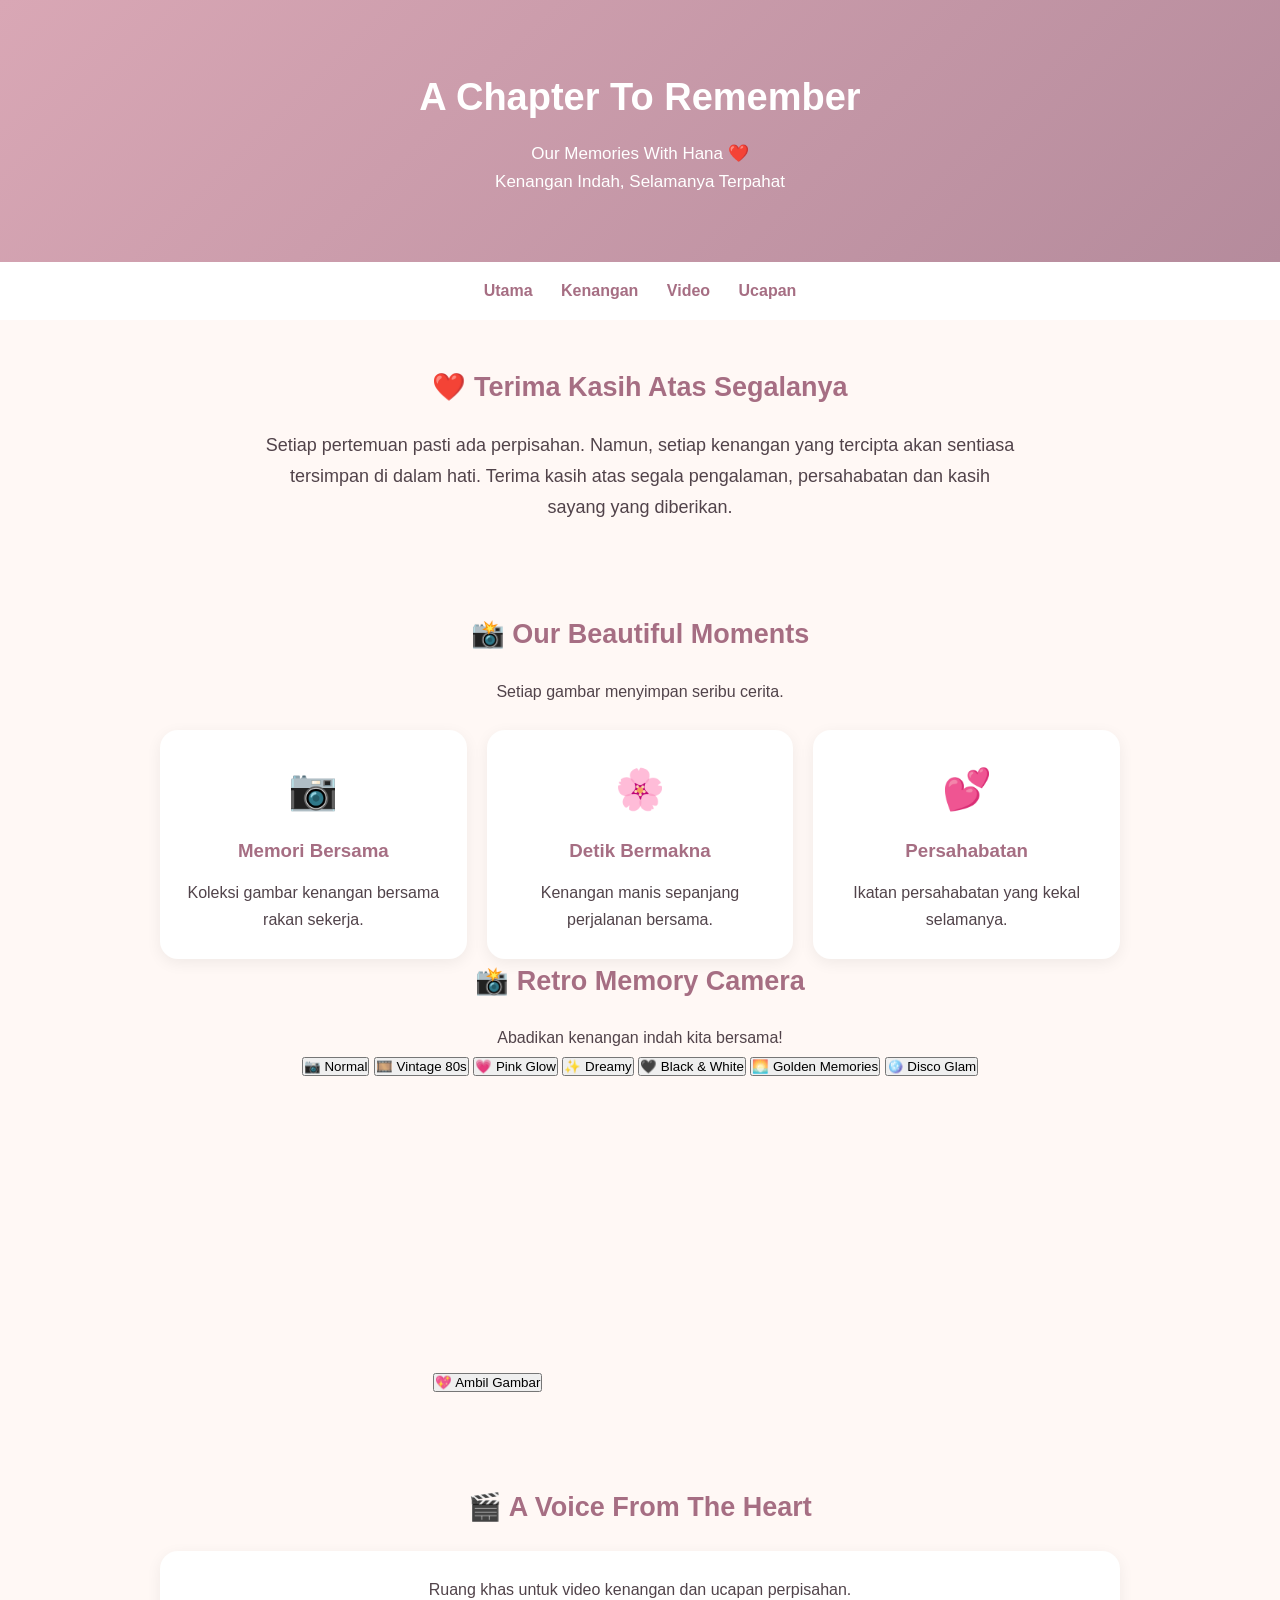
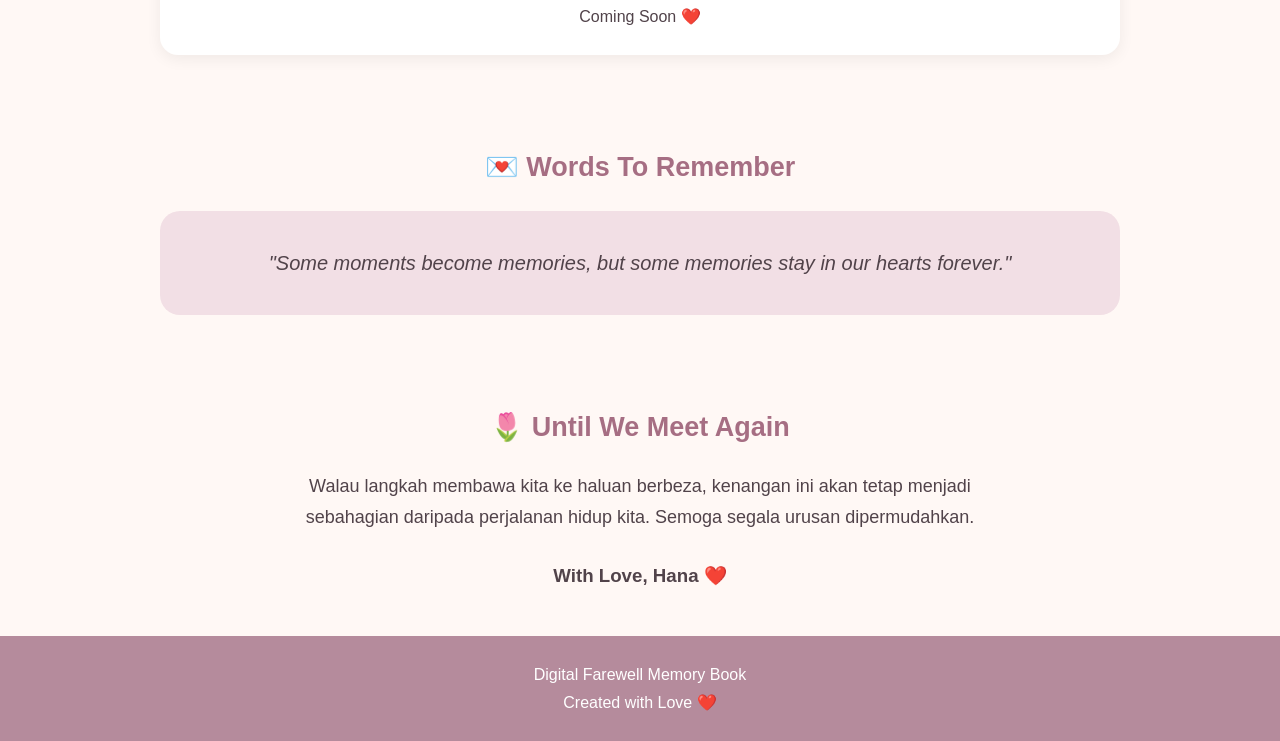
==== kenangan.html @ fc498ea4 "Update kenangan.html" ====
<!DOCTYPE html>
<html lang="ms">
<head>
<meta charset="UTF-8">
<meta name="viewport" content="width=device-width, initial-scale=1.0">
<title>Digital Farewell - Kenangan Hana</title>

<style>
* {
    box-sizing: border-box;
    margin: 0;
    padding: 0;
}

body {
    font-family: 'Segoe UI', sans-serif;
    background: #fff8f5;
    color: #51434a;
    line-height: 1.7;
}

header {
    background: linear-gradient(135deg, #d9a7b5, #b58b9c);
    color: white;
    text-align: center;
    padding: 65px 20px;
}

header h1 {
    font-size: 38px;
    margin-bottom: 10px;
}

header p {
    font-size: 17px;
}

nav {
    background: white;
    padding: 15px;
    text-align: center;
    position: sticky;
    top: 0;
}

nav a {
    color: #a66e83;
    text-decoration: none;
    margin: 0 12px;
    font-weight: bold;
}

section {
    padding: 45px 20px;
    max-width: 1000px;
    margin: auto;
    text-align: center;
}

h2 {
    color: #a66e83;
    margin-bottom: 20px;
    font-size: 27px;
}

.intro {
    font-size: 18px;
    max-width: 750px;
    margin: auto;
}

.cards {
    display: grid;
    grid-template-columns: repeat(auto-fit, minmax(220px, 1fr));
    gap: 20px;
    margin-top: 25px;
}

.card {
    background: white;
    padding: 25px;
    border-radius: 18px;
    box-shadow: 0 4px 15px #00000010;
}

.card .icon {
    font-size: 40px;
}

.card h3 {
    color: #a66e83;
    margin: 12px 0;
}

.quote {
    background: #f2dfe5;
    padding: 35px 20px;
    border-radius: 20px;
    font-style: italic;
    font-size: 20px;
}

footer {
    background: #b58b9c;
    color: white;
    text-align: center;
    padding: 25px;
}

@media(max-width: 600px) {
    header h1 {
        font-size: 29px;
    }

    nav a {
        display: inline-block;
        margin: 5px;
    }
}/* PINK PRINCESS BEAUTY CAMERA */
#beautyCanvas {
    display: none;
    width: 100%;
    height: auto;
    border-radius: 18px;
}
</style>
</head>

<body>

<header>
    <h1>A Chapter To Remember</h1>
    <p>Our Memories With Hana ❤️</p>
    <p>Kenangan Indah, Selamanya Terpahat</p>
</header>

<nav>
    <a href="index.html">Utama</a>
    <a href="#kenangan">Kenangan</a>
    <a href="#video">Video</a>
    <a href="#ucapan">Ucapan</a>
</nav>

<section>
    <h2>❤️ Terima Kasih Atas Segalanya</h2>
    <p class="intro">
        Setiap pertemuan pasti ada perpisahan.
        Namun, setiap kenangan yang tercipta
        akan sentiasa tersimpan di dalam hati.
        Terima kasih atas segala pengalaman,
        persahabatan dan kasih sayang yang diberikan.
    </p>
</section>

<section id="kenangan">
    <h2>📸 Our Beautiful Moments</h2>
    <p>Setiap gambar menyimpan seribu cerita.</p>

    <div class="cards">
        <div class="card">
            <div class="icon">📷</div>
            <h3>Memori Bersama</h3>
            <p>Koleksi gambar kenangan bersama rakan sekerja.</p>
        </div>

        <div class="card">
            <div class="icon">🌸</div>
            <h3>Detik Bermakna</h3>
            <p>Kenangan manis sepanjang perjalanan bersama.</p>
        </div>

        <div class="card">
            <div class="icon">💕</div>
            <h3>Persahabatan</h3>
            <p>Ikatan persahabatan yang kekal selamanya.</p>
        </div>
    </div> 
    <!-- RETRO CAMERA -->
<div class="camera-area">
    <h2>📸 Retro Memory Camera</h2>
    <p>Abadikan kenangan indah kita bersama!</p>

   <div class="camera-options">
    <button onclick="startCamera('normal')">📷 Normal</button>
    <button onclick="startCamera('vintage')">🎞️ Vintage 80s</button>
    <button onclick="startCamera('pink')">💗 Pink Glow</button>
    <button onclick="startCamera('dreamy')">✨ Dreamy</button>
    <button onclick="startCamera('bw')">🖤 Black & White</button>
    <button onclick="startCamera('golden')">🌅 Golden Memories</button>
    <button onclick="startCamera('disco')">🪩 Disco Glam</button>
</div>

    <div class="camera-preview">
        <video id="cameraVideo" autoplay playsinline></video>
        <canvas id="beautyCanvas"></canvas>
    </div>

    <button id="captureBtn" onclick="capturePhoto()">
        💖 Ambil Gambar
    </button>

    <canvas id="photoCanvas"></canvas>
</div>
</section>

<section id="video">
    <h2>🎬 A Voice From The Heart</h2>
    <div class="card">
        <p>Ruang khas untuk video kenangan dan ucapan perpisahan.</p>
        <p>Coming Soon ❤️</p>
    </div>
</section>

<section id="ucapan">
    <h2>💌 Words To Remember</h2>
    <div class="quote">
        "Some moments become memories,
        but some memories stay in our hearts forever."
    </div>
</section>

<section>
    <h2>🌷 Until We Meet Again</h2>
    <p class="intro">
        Walau langkah membawa kita ke haluan berbeza,
        kenangan ini akan tetap menjadi sebahagian
        daripada perjalanan hidup kita.
        Semoga segala urusan dipermudahkan.
    </p>
    <br>
    <h3>With Love, Hana ❤️</h3>
</section>

<footer>
    <p>Digital Farewell Memory Book</p>
    <p>Created with Love ❤️</p>
</footer>
<script>
let cameraStream = null;
let cameraMode = "normal";

async function startCamera(mode) {
    cameraMode = mode;

    const video = document.getElementById("cameraVideo");

    try {
        if (cameraStream) {
            cameraStream.getTracks().forEach(track => track.stop());
        }

        cameraStream = await navigator.mediaDevices.getUserMedia({
            video: { facingMode: "user" },
            audio: false
        });

        video.srcObject = cameraStream;

        const filters = {
    normal: "none",

    vintage: "sepia(0.75) contrast(1.25) saturate(1.5) brightness(1.05)",

    pink: "sepia(0.2) hue-rotate(305deg) saturate(1.8) brightness(1.12) contrast(1.05)",

    dreamy: "brightness(1.2) saturate(1.35) contrast(0.85)",

    bw: "grayscale(1) contrast(1.3)",

    golden: "sepia(0.6) saturate(1.7) brightness(1.15) contrast(1.1)",

    disco: "saturate(2.2) contrast(1.3) hue-rotate(35deg) brightness(1.1)"
};
video.style.filter = filters[mode] || "none";

    } catch (error) {
        alert("Kamera tidak dapat dibuka. Sila benarkan akses kamera pada browser.");
        console.error(error);
    }
}

function capturePhoto() {
    const video = document.getElementById("cameraVideo");
    const canvas = document.getElementById("photoCanvas");
    const context = canvas.getContext("2d");

    if (!video.videoWidth) {
        alert("Sila buka kamera dahulu.");
        return;
    }

    canvas.width = video.videoWidth;
    canvas.height = video.videoHeight;

    const filters = {
    normal: "none",
    vintage: "sepia(0.75) contrast(1.25) saturate(1.5) brightness(1.05)",
    pink: "sepia(0.2) hue-rotate(305deg) saturate(1.8) brightness(1.12) contrast(1.05)",
    dreamy: "brightness(1.2) saturate(1.35) contrast(0.85)",
    bw: "grayscale(1) contrast(1.3)",
    golden: "sepia(0.6) saturate(1.7) brightness(1.15) contrast(1.1)",
    disco: "saturate(2.2) contrast(1.3) hue-rotate(35deg) brightness(1.1)"
};

context.filter = filters[cameraMode] || "none";

    context.drawImage(video, 0, 0, canvas.width, canvas.height);

    canvas.style.display = "block";

    alert("Gambar berjaya diambil! 💖");
}
</script>
</body>
</html>
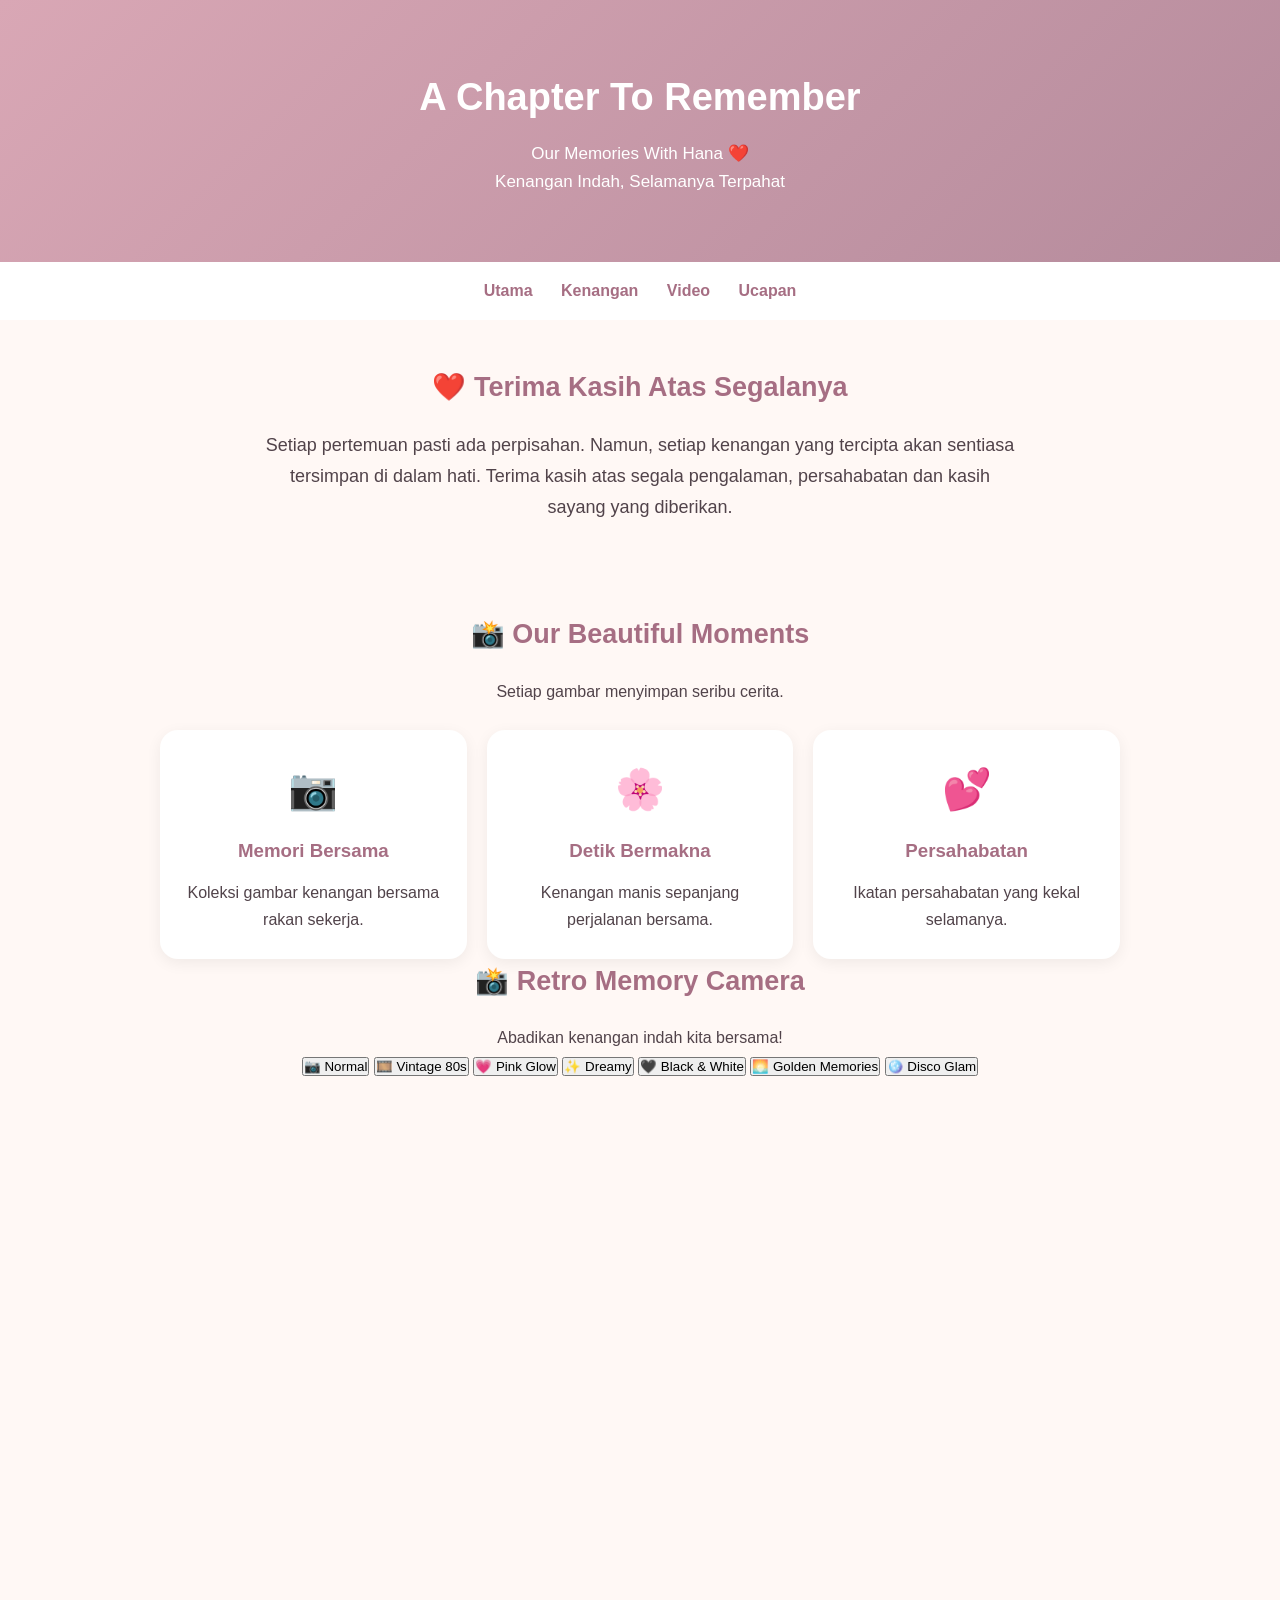
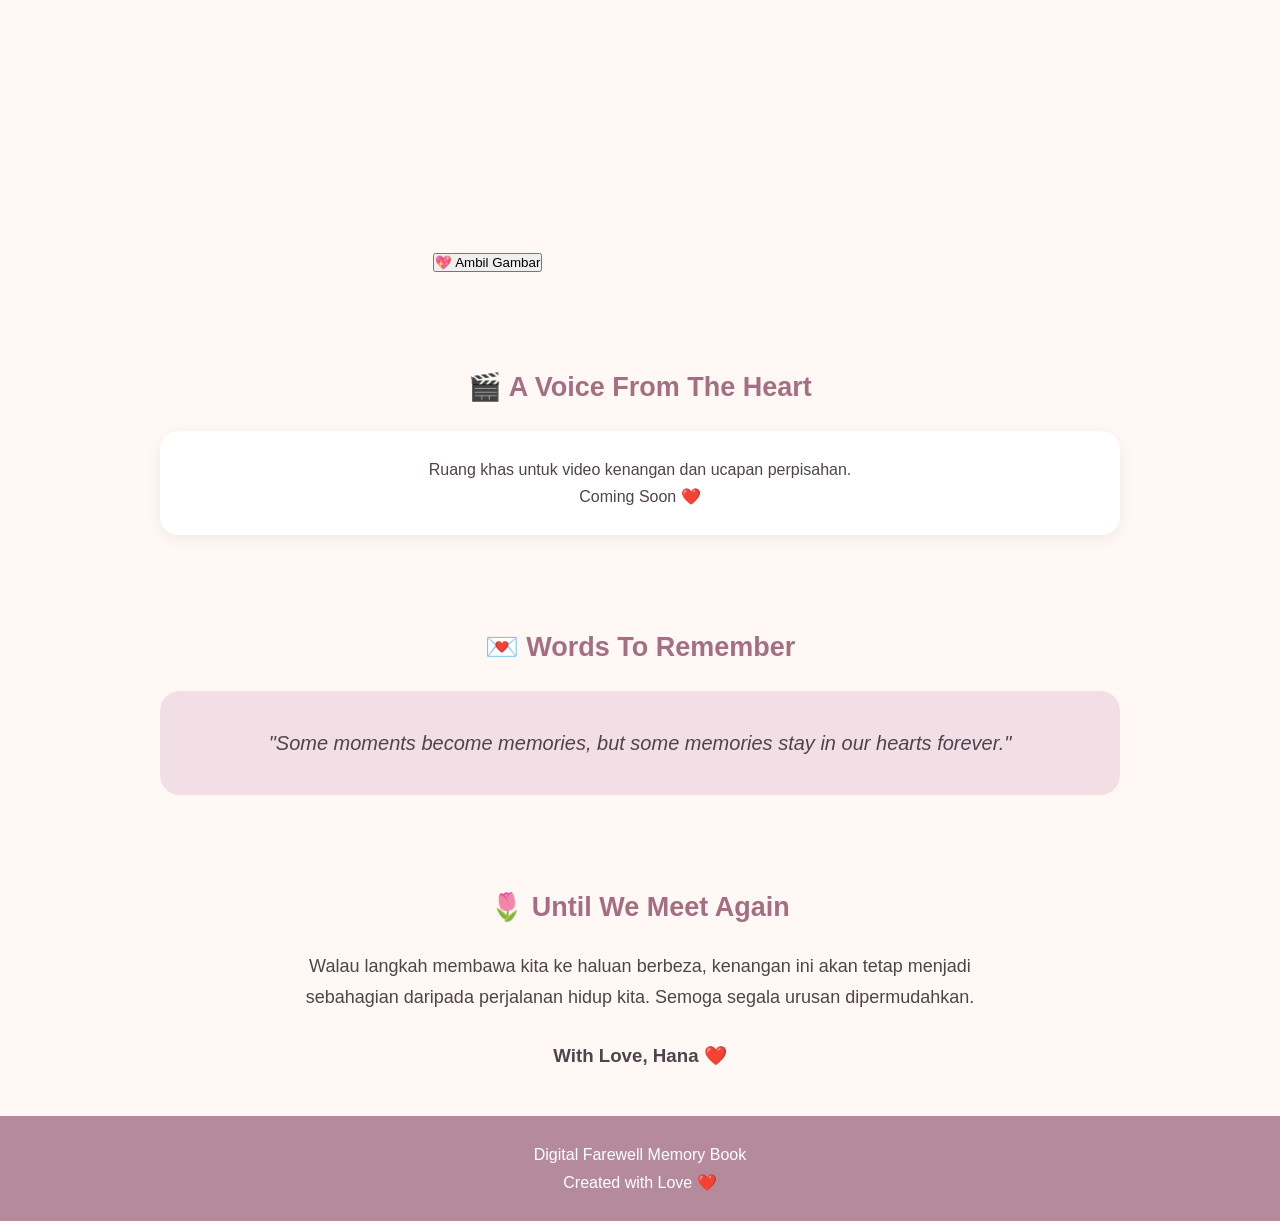
==== commit 26f6ec4f: "Update kenangan.html" ====
--- a/kenangan.html
+++ b/kenangan.html
@@ -119,7 +119,7 @@
     }
 }/* PINK PRINCESS BEAUTY CAMERA */
 #beautyCanvas {
-    display: none;
+    display: block;
     width: 100%;
     height: auto;
     border-radius: 18px;
@@ -262,7 +262,7 @@
 
     vintage: "sepia(0.75) contrast(1.25) saturate(1.5) brightness(1.05)",
 
-    pink: "sepia(0.2) hue-rotate(305deg) saturate(1.8) brightness(1.12) contrast(1.05)",
+    pink: "brightness(1.08) saturate(1.12) contrast(1.03) sepia(0.08)",
 
     dreamy: "brightness(1.2) saturate(1.35) contrast(0.85)",
 
@@ -311,6 +311,23 @@
 
     alert("Gambar berjaya diambil! 💖");
 }
+    async function processBeautyCamera() {
+    const video = document.getElementById("cameraVideo");
+    const canvas = document.getElementById("beautyCanvas");
+    const context = canvas.getContext("2d");
+
+    if (!faceMesh || !video.videoWidth) return;
+
+    canvas.width = video.videoWidth;
+    canvas.height = video.videoHeight;
+
+    await faceMesh.send({ image: video });
+
+    context.clearRect(0, 0, canvas.width, canvas.height);
+    context.filter = "brightness(1.08) contrast(1.03) saturate(1.08)";
+    context.drawImage(video, 0, 0, canvas.width, canvas.height);
+    context.filter = "none";
+}
 </script>
 </body>
 </html>
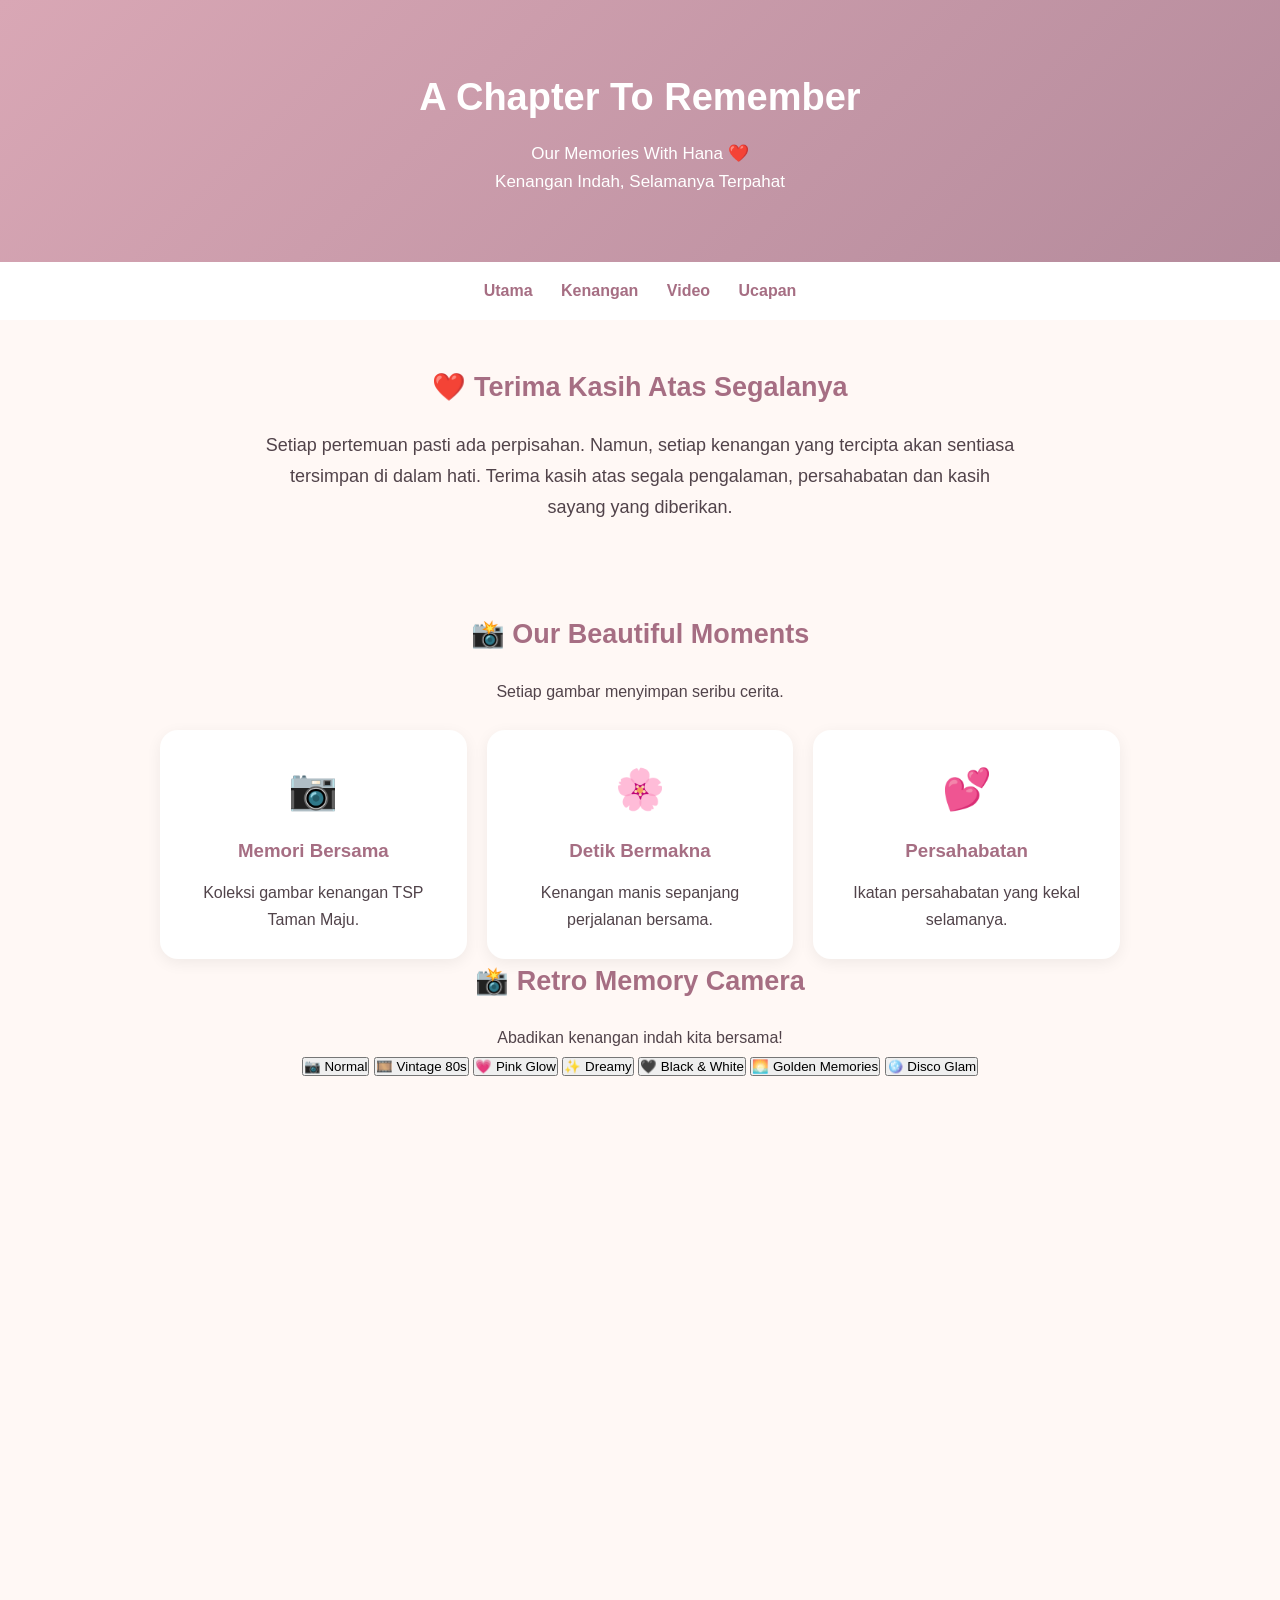
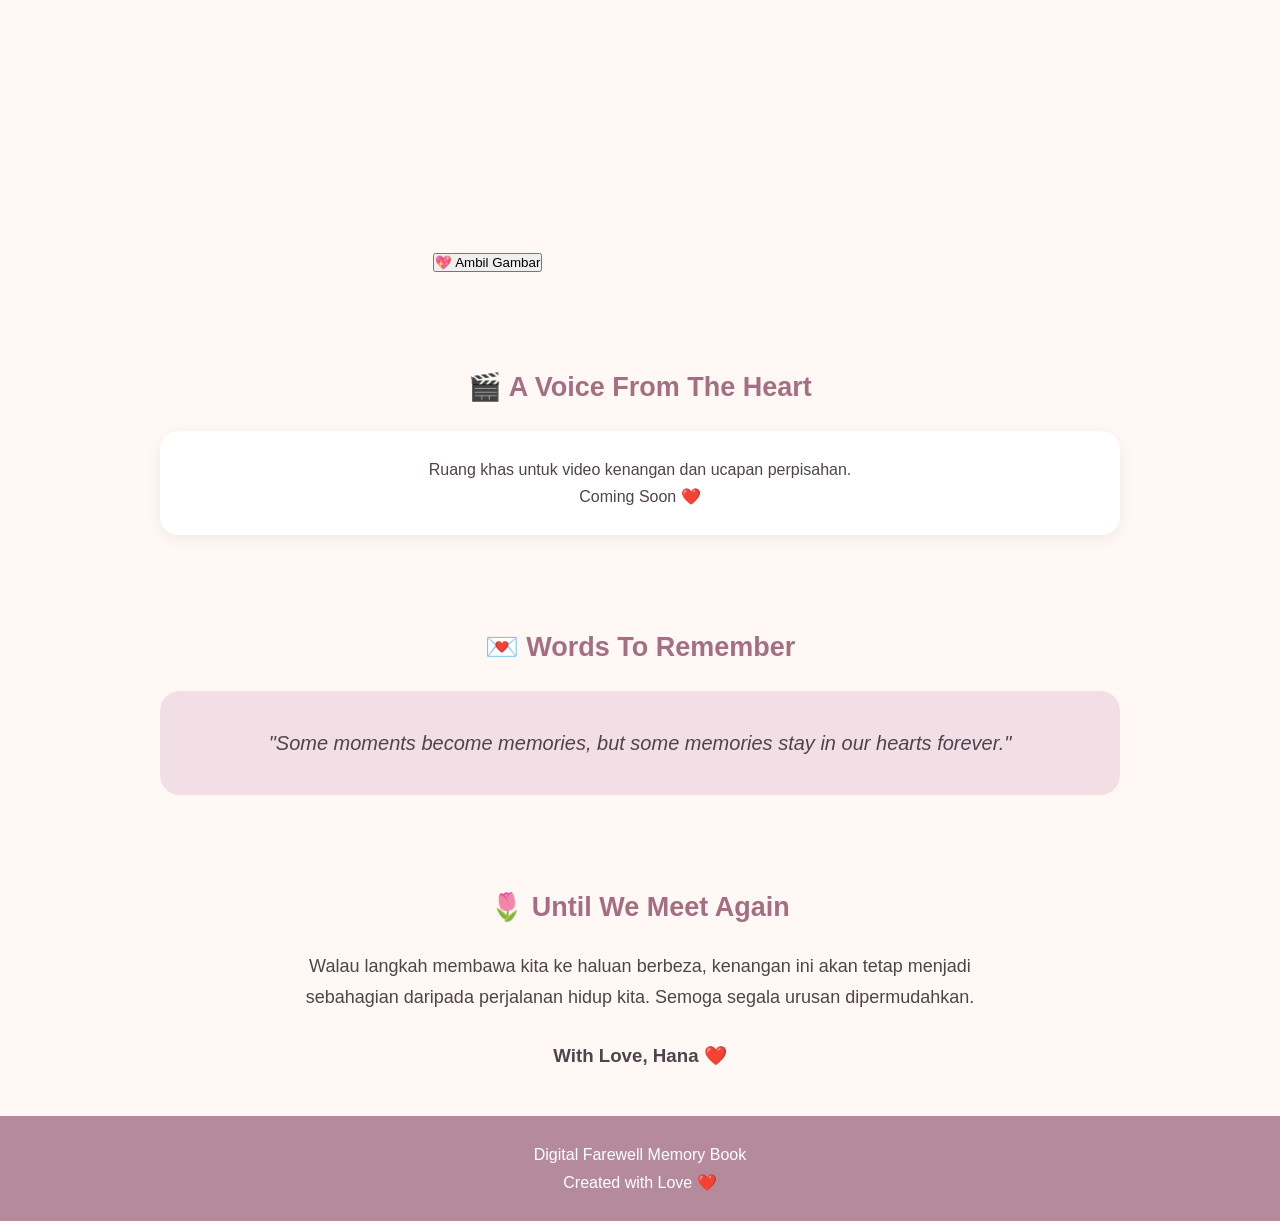
==== commit 854f6194: "Update kenangan.html" ====
--- a/kenangan.html
+++ b/kenangan.html
@@ -161,7 +161,7 @@
         <div class="card">
             <div class="icon">📷</div>
             <h3>Memori Bersama</h3>
-            <p>Koleksi gambar kenangan bersama rakan sekerja.</p>
+            <p>Koleksi gambar kenangan TSP Taman Maju.</p>
         </div>
 
         <div class="card">
@@ -256,7 +256,8 @@
         });
 
         video.srcObject = cameraStream;
-
+await setupFaceMesh();
+        processBeautyCamera();
         const filters = {
     normal: "none",
 
@@ -327,7 +328,8 @@
     context.filter = "brightness(1.08) contrast(1.03) saturate(1.08)";
     context.drawImage(video, 0, 0, canvas.width, canvas.height);
     context.filter = "none";
-}
+requestAnimationFrame(processBeautyCamera);
+    }
 </script>
 </body>
 </html>
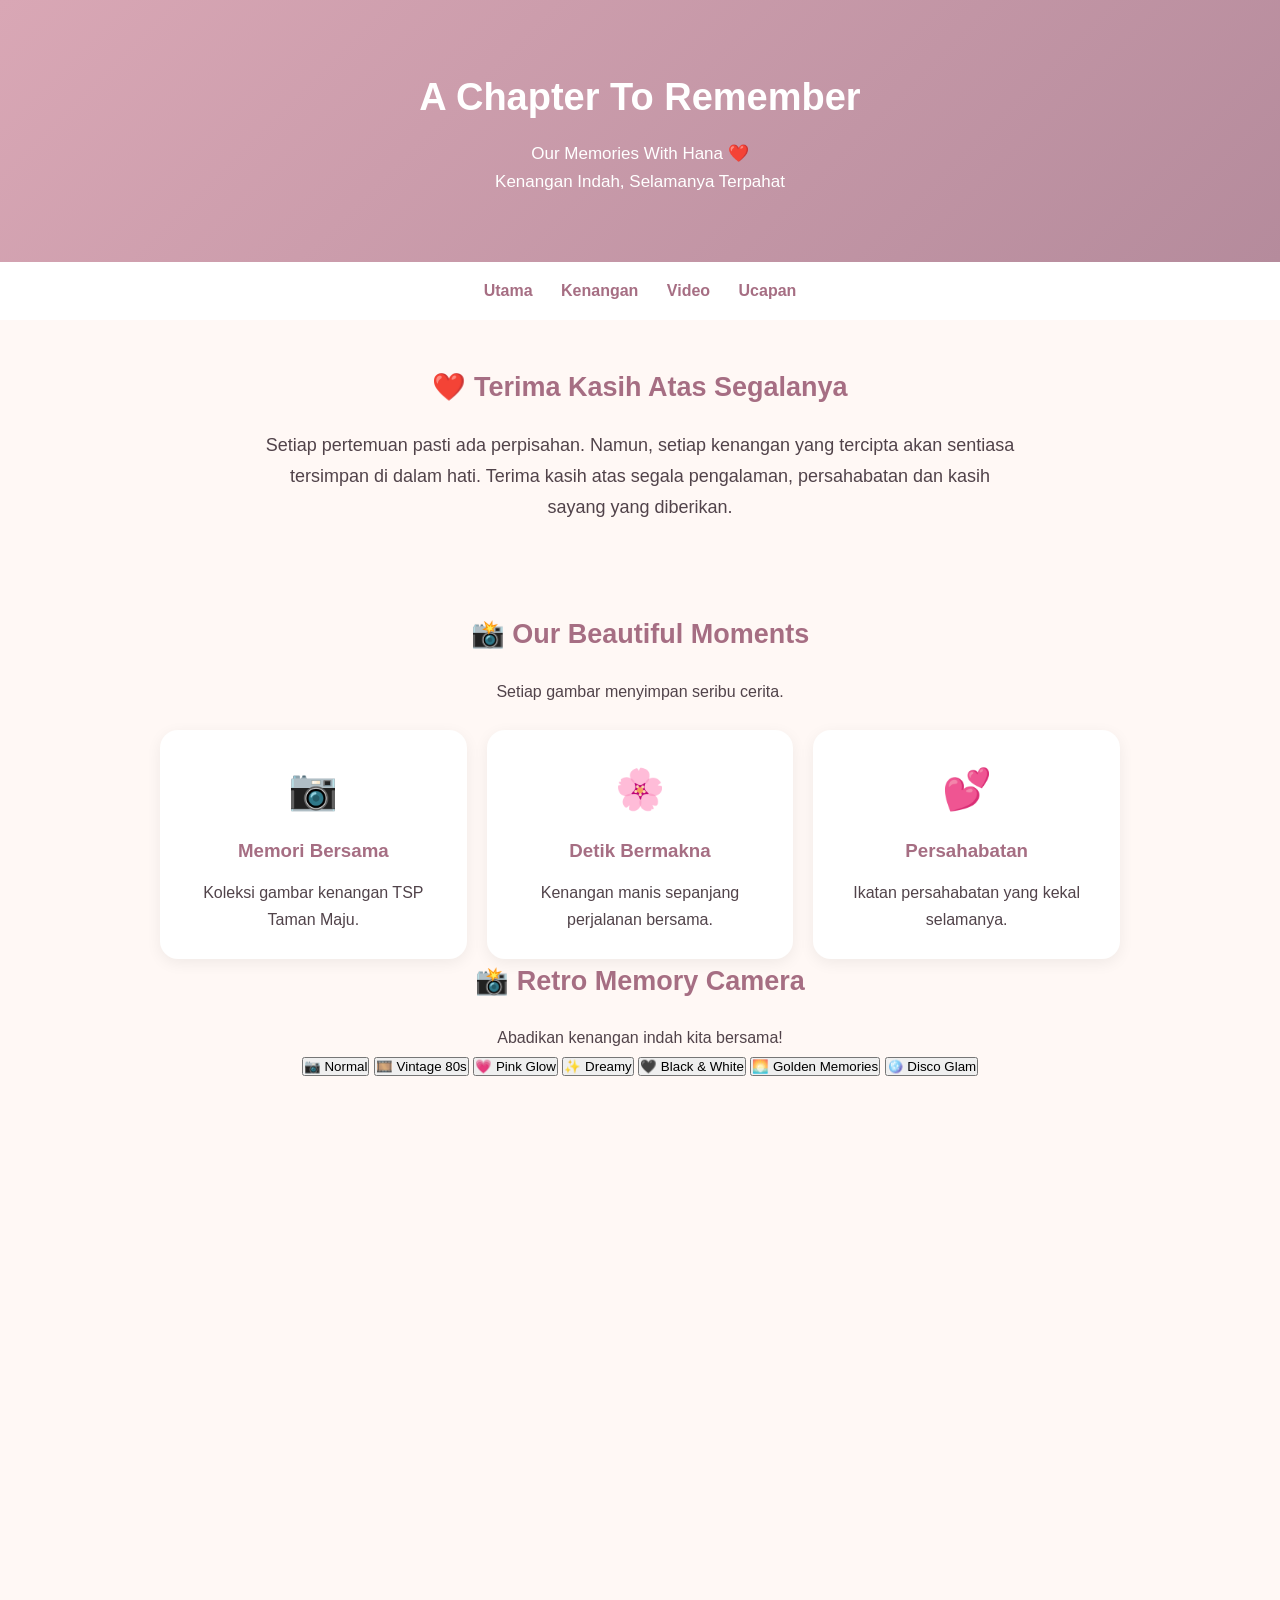
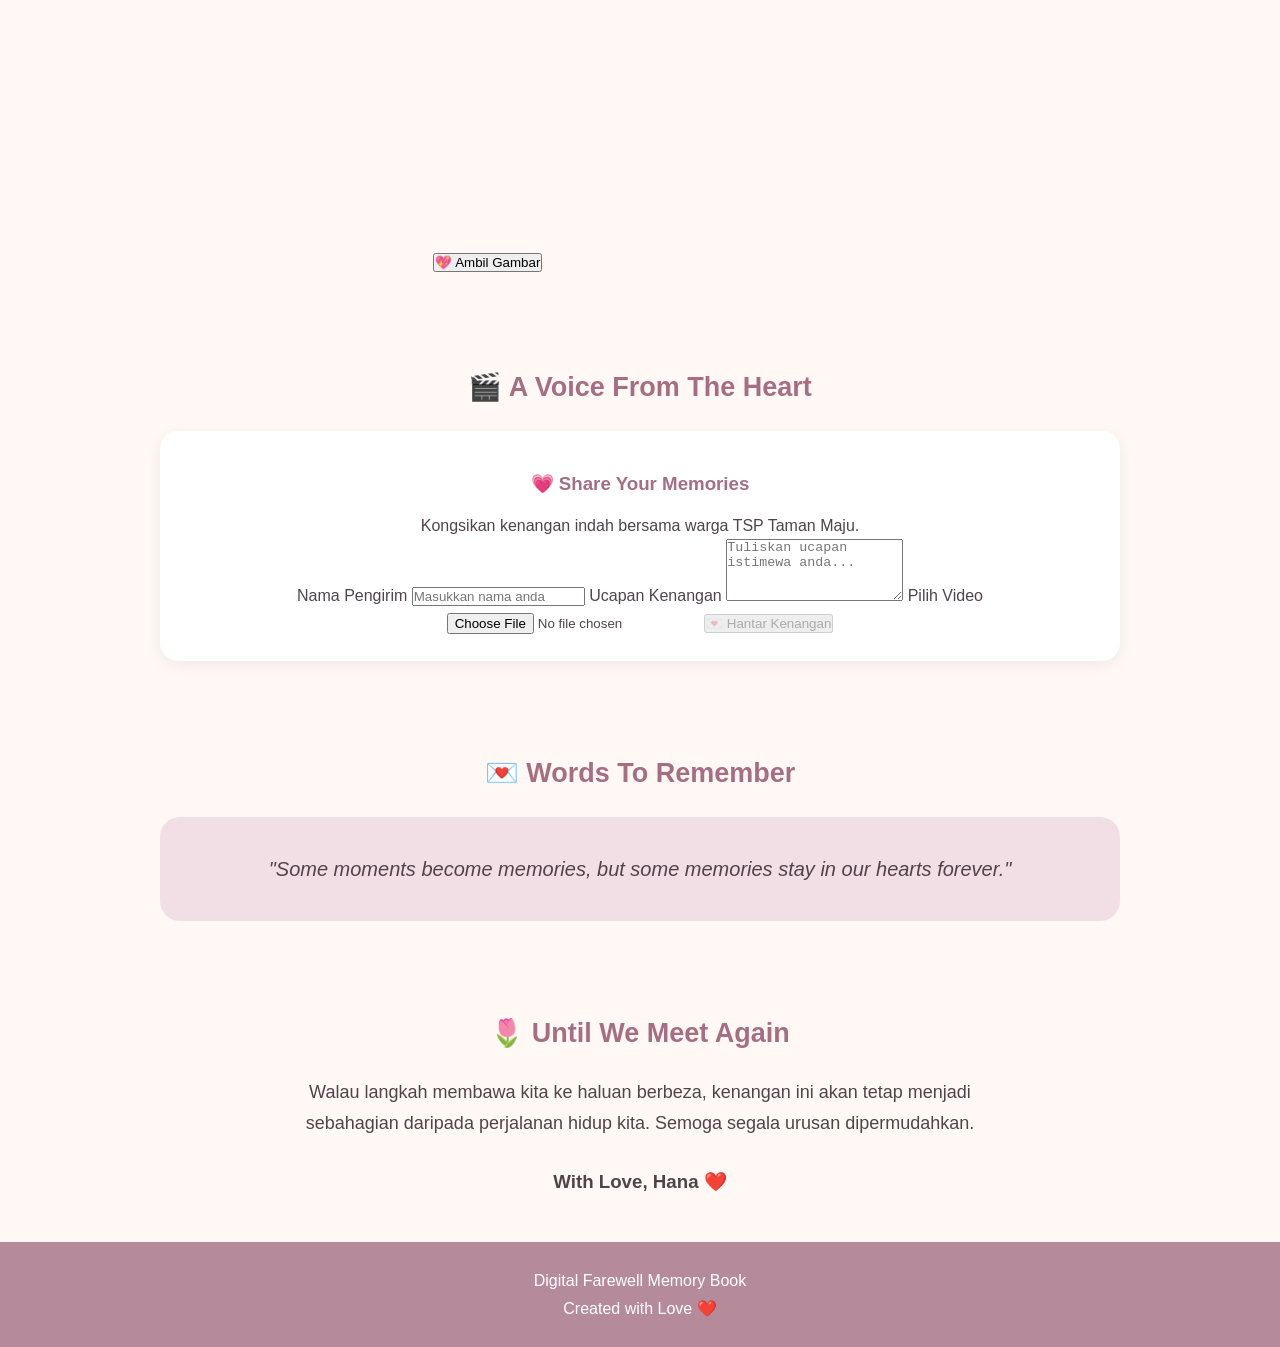
==== commit a5b3f891: "Update kenangan.html" ====
--- a/kenangan.html
+++ b/kenangan.html
@@ -206,10 +206,42 @@
 
 <section id="video">
     <h2>🎬 A Voice From The Heart</h2>
-    <div class="card">
-        <p>Ruang khas untuk video kenangan dan ucapan perpisahan.</p>
-        <p>Coming Soon ❤️</p>
-    </div>
+   
+<div class="card">
+    <h3>💗 Share Your Memories</h3>
+    <p>Kongsikan kenangan indah bersama warga TSP Taman Maju.</p>
+
+    <form id="videoUploadForm">
+        <label for="guestName">Nama Pengirim</label>
+        <input
+            type="text"
+            id="guestName"
+            placeholder="Masukkan nama anda"
+            required
+        >
+
+        <label for="guestMessage">Ucapan Kenangan</label>
+        <textarea
+            id="guestMessage"
+            placeholder="Tuliskan ucapan istimewa anda..."
+            rows="4"
+            required
+        ></textarea>
+
+        <label for="guestVideo">Pilih Video</label>
+        <input
+            type="file"
+            id="guestVideo"
+            accept="video/*"
+            required
+        >
+
+        <button type="button" disabled>
+            💌 Hantar Kenangan
+        </button>
+    </form>
+</div>
+
 </section>
 
 <section id="ucapan">
